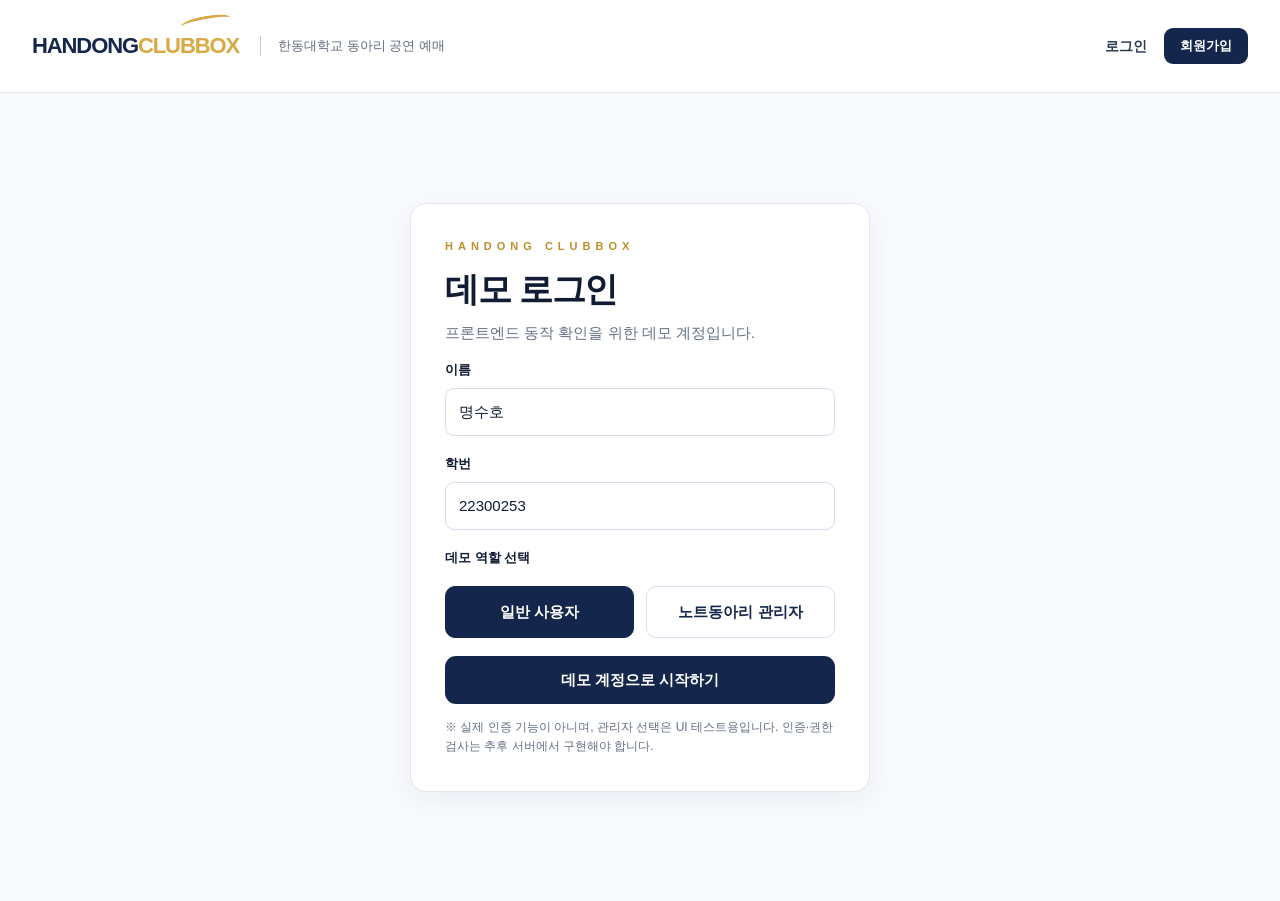
==== src/main/resources/templates/admin.html @ fb4b78fb "base html file, check what more need" ====
<!doctype html>
<html lang="ko">
<head>
    <meta charset="UTF-8">
    <meta name="viewport" content="width=device-width, initial-scale=1">
    <title>공연 관리 | HANDONG CLUBBOX</title>
    <link rel="stylesheet" href="../static/assets/css/style.css">
</head>
<body>
<div class="admin-shell">
    <aside class="admin-sidebar">
        <div class="admin-brand">H U · HANDONG</div>
        <p class="admin-subtitle">동아리 공연 플랫폼<br>관리자 페이지</p>
        <nav class="admin-nav"><a href="index.html">공연 목록으로</a><a class="active" href="admin.html">공연 관리</a><a
                href="mypage.html">내 예매 내역</a></nav>
    </aside>
    <div class="admin-body">
        <header class="admin-top"><span class="pill">관리자 페이지</span><span class="admin-user" id="admin-identity"></span>
        </header>
        <main class="admin-main">
            <div class="admin-heading">
                <div><h1>공연 관리</h1>
                    <p>내 동아리의 공연을 등록·수정·삭제할 수 있습니다.</p></div>
                <button class="btn btn-primary" id="new-performance">+ 공연 등록</button>
            </div>
            <div class="panel filter-row"><input class="input" id="performance-search" placeholder="공연명으로 검색"
                                                 aria-label="공연명 검색"><select class="select" id="venue-filter"
                                                                             aria-label="공연장 필터">
                <option value="">전체 장소</option>
                <option value="chapel">효암채플</option>
                <option value="auditorium">오석관 대강당</option>
                <option value="theater">학생회관 소극장</option>
            </select></div>
            <div class="panel table-wrap">
                <table class="table">
                    <thead>
                    <tr>
                        <th>공연</th>
                        <th>날짜</th>
                        <th>장소</th>
                        <th>회차</th>
                        <th>예매 현황</th>
                        <th>작업</th>
                    </tr>
                    </thead>
                    <tbody id="admin-rows"></tbody>
                </table>
            </div>
            <p class="small-caption" id="admin-count" style="margin-top:12px"></p>
            <button class="link-action" id="reset-data" style="margin-top:20px">데모 데이터 초기화</button>
        </main>
    </div>
</div>
<div id="admin-modal-holder"></div>
<script type="module" src="../static/assets/js/pages/admin.js"></script>
</body>
</html>
---- src/main/resources/static/assets/css/style.css ----
:root {
    --navy: #15264c;
    --navy-deep: #101d3c;
    --navy-soft: #263d68;
    --gold: #d9a943;
    --gold-light: #fbf1dc;
    --ink: #111c33;
    --muted: #647084;
    --line: #e1e6ef;
    --bg: #f8fafd;
    --white: #fff;
    --danger: #c94343;
    --ok: #24795c;
    --radius: 16px;
    --shadow: 0 8px 30px rgba(19, 36, 72, .055)
}

* {
    box-sizing: border-box
}

html {
    scroll-behavior: smooth
}

body {
    margin: 0;
    background: #fff;
    color: var(--ink);
    font-family: Pretendard, 'Apple SD Gothic Neo', 'Noto Sans KR', -apple-system, BlinkMacSystemFont, 'Segoe UI', sans-serif;
    font-size: 15px;
    line-height: 1.6
}

a {
    text-decoration: none;
    color: inherit
}

button, input, select, textarea {
    font: inherit
}

button {
    cursor: pointer
}

input, select, textarea {
    color: var(--ink)
}

button:disabled {
    cursor: not-allowed;
    opacity: .55
}

img {
    max-width: 100%;
    display: block
}

svg.icon {
    vertical-align: middle;
    flex-shrink: 0
}

h1, h2, h3, h4, p {
    margin-top: 0
}

h1, h2, h3 {
    line-height: 1.35
}

h1 {
    font-size: 34px;
    letter-spacing: -1.2px
}

h2 {
    font-size: 26px;
    letter-spacing: -.8px
}

h3 {
    font-size: 19px;
    letter-spacing: -.4px
}

.container {
    width: min(1200px, calc(100% - 64px));
    margin-inline: auto
}

.site-header {
    background: #fff;
    border-bottom: 1px solid var(--line)
}

.header-inner {
    min-height: 92px;
    display: flex;
    gap: 21px;
    align-items: center;
    width: min(1330px, calc(100% - 64px));
    margin: auto
}

.wordmark {
    font-size: 22px;
    font-weight: 900;
    letter-spacing: -1.1px;
    color: var(--navy);
    white-space: nowrap;
    position: relative
}

.wordmark span, .site-footer strong span {
    color: var(--gold)
}

.wordmark i {
    position: absolute;
    border-top: 3px solid var(--gold);
    border-radius: 100%;
    width: 50px;
    height: 12px;
    left: 72%;
    top: -12px;
    transform: rotate(-10deg)
}

.wordmark-description {
    border-left: 1px solid #c6cbd5;
    padding-left: 17px;
    font-size: 13px;
    color: #626b7a;
    white-space: nowrap
}

.header-links {
    display: flex;
    gap: 22px;
    margin-left: auto;
    align-items: center
}

.header-links a {
    font-size: 14px;
    color: #43506a;
    font-weight: 600;
    white-space: nowrap;
    padding-block: 8px
}

.header-links a.active, .header-links a:hover {
    color: var(--navy)
}

.header-actions {
    display: flex;
    gap: 15px;
    align-items: center
}

.who {
    display: flex;
    align-items: center;
    gap: 6px;
    font-size: 13px;
    font-weight: 700;
    white-space: nowrap
}

.admin-identity {
    color: var(--gold);
    font-size: 12px
}

.link-action {
    background: none;
    border: 0;
    padding: 5px 2px;
    color: #2d3a54;
    font-weight: 650;
    white-space: nowrap;
    font-size: 14px
}

.link-action:hover {
    text-decoration: underline
}

.btn {
    display: inline-flex;
    align-items: center;
    justify-content: center;
    gap: 9px;
    border: 1px solid transparent;
    border-radius: 11px;
    padding: 12px 19px;
    font-size: 15px;
    font-weight: 750;
    line-height: 1.45;
    transition: transform .16s, background .16s, border-color .16s;
    white-space: nowrap
}

.btn:active:not(:disabled) {
    transform: translateY(1px)
}

.btn-primary {
    background: var(--navy);
    color: #fff
}

.btn-primary:hover {
    background: #243c70
}

.btn-outline {
    border-color: #bcc7db;
    background: #fff;
    color: var(--navy)
}

.btn-outline:hover {
    border-color: var(--navy);
    background: #fafcff
}

.btn-gold {
    background: var(--gold);
    color: var(--navy-deep)
}

.btn-gold:hover {
    background: #e5ba58
}

.btn-danger {
    background: #fff;
    color: var(--danger);
    border-color: #dd9c9c
}

.btn-danger:hover {
    background: #fff5f5
}

.btn-sm {
    padding: 8px 15px;
    border-radius: 9px;
    font-size: 13px
}

.btn-block {
    width: 100%
}

.site-footer {
    border-top: 1px solid var(--line);
    margin-top: 85px;
    padding: 25px 0;
    color: #8790a1;
    font-size: 12px
}

.site-footer .container {
    display: flex;
    justify-content: space-between;
    gap: 15px;
    align-items: center
}

.site-footer strong {
    color: var(--navy);
    font-size: 13px;
    letter-spacing: -.3px
}

.muted {
    color: var(--muted)
}

.section-title {
    display: flex;
    align-items: center;
    justify-content: space-between;
    margin-bottom: 26px
}

.section-title h2 {
    margin: 0
}

.eyebrow {
    text-transform: uppercase;
    color: #bd8e29;
    letter-spacing: 5px;
    font-size: 11px;
    font-weight: 800;
    margin-bottom: 12px
}

.intro {
    text-align: center;
    padding: 63px 0 43px
}

.intro h1 {
    font-size: 40px;
    margin-bottom: 7px;
    color: var(--navy)
}

.intro p {
    font-size: 17px;
    color: #5b6574;
    margin-bottom: 0
}

.intro .eyebrow:before, .intro .eyebrow:after {
    content: '';
    display: inline-block;
    width: 65px;
    height: 1px;
    background: #d6ac62;
    vertical-align: middle;
    margin: 0 19px 3px
}

.grid-cards {
    display: grid;
    grid-template-columns:repeat(3, minmax(0, 1fr));
    gap: 24px
}

.performance-card {
    border: 1px solid #e6e9ef;
    border-radius: 17px;
    box-shadow: var(--shadow);
    overflow: hidden;
    background: #fff
}

.performance-card .poster {
    width: 100%;
    aspect-ratio: 1.57;
    object-fit: cover
}

.performance-card-body {
    padding: 18px 20px 22px
}

.performance-card h3 {
    font-size: 21px;
    margin-bottom: 1px
}

.performance-card .club {
    color: var(--muted);
    margin-bottom: 15px
}

.meta-line {
    display: flex;
    gap: 10px;
    align-items: center;
    margin: 8px 0;
    font-size: 13px;
    color: #434b5d
}

.meta-line .icon {
    color: var(--navy)
}

.performance-card .btn {
    margin-top: 13px
}

.empty-box {
    border: 1px dashed var(--line);
    border-radius: 15px;
    text-align: center;
    padding: 65px 20px;
    color: var(--muted)
}

.page-heading {
    padding: 36px 0 18px
}

.page-heading h1 {
    margin: 0
}

.breadcrumb {
    font-size: 13px;
    color: #738093;
    margin: 28px 0 0
}

.breadcrumb a:hover {
    text-decoration: underline
}

.panel {
    background: #fff;
    border: 1px solid var(--line);
    border-radius: var(--radius);
    box-shadow: var(--shadow)
}

.label {
    font-size: 13px;
    font-weight: 800;
    color: var(--ink);
    display: block;
    margin-bottom: 9px
}

.pill {
    font-size: 12px;
    padding: 5px 11px;
    border-radius: 30px;
    background: var(--gold-light);
    color: #76551d;
    font-weight: 800;
    display: inline-block
}

.detail-content {
    padding-top: 25px;
    display: grid;
    grid-template-columns:minmax(0, 1.34fr) minmax(370px, 0.9fr);
    gap: 36px;
    align-items: stretch
}

.detail-info {
    display: grid;
    grid-template-columns:230px 1fr;
    gap: 26px
}

.detail-poster {
    width: 100%;
    height: 340px;
    object-fit: cover;
    border-radius: 14px;
    box-shadow: var(--shadow)
}

.detail-description h1 {
    font-size: 30px;
    margin: 12px 0 6px
}

.detail-subtitle {
    font-size: 16px;
    color: #606d82;
    margin-bottom: 20px
}

.details-list {
    padding: 18px 0;
    border-block: 1px solid var(--line);
    margin-bottom: 17px
}

.details-list .meta-line {
    font-size: 14px;
    margin: 10px 0
}

.details-list b {
    min-width: 65px;
    color: #243149
}

.detail-long {
    font-size: 14px;
    line-height: 1.8;
    color: #5b6475
}

.booking-panel {
    padding: 26px
}

.booking-panel h2 {
    font-size: 20px;
    margin-bottom: 15px
}

.date-grid, .session-grid {
    display: grid;
    grid-template-columns:repeat(4, minmax(0, 1fr));
    gap: 9px
}

.choice {
    border: 1px solid #d7dfeb;
    background: white;
    border-radius: 11px;
    padding: 11px 7px;
    color: var(--ink);
    font-weight: 700;
    min-height: 61px
}

.choice:hover:not(:disabled) {
    border-color: var(--navy)
}

.choice.active {
    border-color: var(--navy);
    background: var(--navy);
    color: #fff;
    box-shadow: 0 2px 0 var(--gold)
}

.choice .sub {
    display: block;
    font-weight: 500;
    color: #738095;
    font-size: 11px;
    margin-top: 1px
}

.choice.active .sub {
    color: #e3e8f0
}

.choice:disabled {
    background: #f4f5f6;
    color: #a0a8b4
}

.divider {
    height: 1px;
    background: var(--line);
    margin: 25px 0
}

.summary-box {
    background: #f7f8fa;
    padding: 15px 17px;
    border-radius: 12px;
    margin-top: 24px
}

.summary-box h3 {
    font-size: 15px;
    margin-bottom: 9px
}

.summary-line {
    display: flex;
    justify-content: space-between;
    gap: 10px;
    font-size: 13px;
    margin: 8px 0
}

.summary-line strong {
    text-align: right
}

.summary-highlight {
    color: #ae7a1b
}

.booking-panel .btn-block {
    margin-top: 15px
}

.seats-shell {
    background: #f8fafd;
    padding: 35px 0 55px;
    min-height: calc(100vh - 92px)
}

.selected-event {
    display: flex;
    align-items: center;
    gap: 22px;
    padding: 18px 21px;
    margin-bottom: 23px
}

.selected-event img {
    width: 130px;
    height: 90px;
    object-fit: cover;
    border-radius: 9px
}

.selected-event h1 {
    font-size: 24px;
    margin: 4px 0
}

.event-side-meta {
    display: flex;
    gap: 28px;
    margin-left: auto
}

.event-side-meta .muted {
    font-size: 12px
}

.event-side-meta b {
    display: block;
    color: var(--navy);
    font-size: 16px
}

.seats-layout {
    display: grid;
    grid-template-columns:minmax(0, 2fr) minmax(300px, .86fr);
    gap: 22px
}

.seat-panel, .checkout-panel {
    padding: 26px
}

.panel-head {
    display: flex;
    flex-wrap: wrap;
    gap: 12px;
    align-items: center;
    justify-content: space-between;
    margin-bottom: 26px
}

.panel-head h2 {
    font-size: 22px;
    margin: 0;
    display: flex;
    align-items: center;
    gap: 10px
}

.legend {
    display: flex;
    gap: 14px;
    flex-wrap: wrap;
    font-size: 12px;
    color: #606b7b
}

.legend-item {
    display: flex;
    gap: 6px;
    align-items: center
}

.legend-box {
    width: 16px;
    height: 16px;
    border-radius: 4px;
    border: 1px solid #142a54;
    background: #fff
}

.legend-box.selected {
    background: var(--gold);
    border-color: var(--gold)
}

.legend-box.unavailable {
    background: #d8dce3;
    border-color: #d8dce3
}

.stage {
    text-align: center;
    background: linear-gradient(180deg, #e8ecf3, #d9dee8);
    clip-path: polygon(9% 0, 91% 0, 100% 100%, 0 100%);
    color: var(--navy);
    font-size: 15px;
    font-weight: 900;
    letter-spacing: 7px;
    padding: 11px 0;
    max-width: 85%;
    margin: 0 auto 25px
}

.seat-rows {
    display: flex;
    flex-direction: column;
    gap: 8px;
    overflow-x: auto;
    padding-bottom: 6px
}

.seat-row {
    display: flex;
    align-items: center;
    justify-content: center;
    gap: 11px;
    min-width: fit-content
}

.seat-row-label {
    width: 18px;
    text-align: center;
    color: var(--navy);
    font-weight: 800;
    font-size: 12px
}

.seat-cells {
    display: grid;
    grid-template-columns:repeat(var(--seat-cols), minmax(0, 1fr));
    gap: 6px;
    min-width: 0
}

.seat {
    background: #fff;
    color: var(--navy);
    border: 1px solid #b7c4da;
    border-radius: 6px;
    width: 33px;
    height: 32px;
    padding: 0;
    font-size: 11px;
    font-weight: 700
}

.seat:hover:not(:disabled) {
    border-color: #cf9f38;
    background: #fff9ed
}

.seat.selected {
    background: var(--gold);
    color: #fff;
    border-color: #bb892b;
    opacity: 1
}

.seat.unavailable {
    background: #d8dce3;
    border-color: #d8dce3;
    color: #a6aeb9
}

.seat.right {
    width: 15px
}

.checkout-panel h2 {
    font-size: 21px;
    color: var(--navy);
    border-bottom: 1px solid var(--line);
    padding-bottom: 15px
}

.seat-tags {
    min-height: 40px;
    display: flex;
    flex-wrap: wrap;
    align-items: center;
    gap: 7px
}

.seat-tag {
    display: inline-flex;
    gap: 7px;
    align-items: center;
    padding: 5px 10px;
    border-radius: 30px;
    background: #fdf1d7;
    color: #a27316;
    font-weight: 800;
    font-size: 12px
}

.seat-tag button {
    border: 0;
    background: none;
    color: inherit;
    padding: 0;
    font-size: 14px
}

.checkout-item {
    display: flex;
    justify-content: space-between;
    gap: 20px;
    align-items: flex-start;
    margin: 17px 0;
    font-size: 14px
}

.checkout-item strong {
    text-align: right
}

.checkout-total {
    background: #fbf6ec;
    border-radius: 12px;
    display: flex;
    align-items: center;
    justify-content: space-between;
    padding: 20px;
    margin: 28px 0;
    color: var(--navy)
}

.checkout-total strong {
    font-size: 22px;
    color: #ab7619
}

.text-note {
    font-size: 12px;
    color: #8b95a5
}

.checkout-panel .text-note {
    text-align: center;
    margin: 13px 0 0
}

.my-layout {
    display: grid;
    grid-template-columns:205px minmax(0, 1fr);
    gap: 35px;
    margin-top: 40px
}

.side-menu h1 {
    font-size: 27px;
    border-left: 4px solid var(--gold);
    padding-left: 13px;
    margin-bottom: 24px
}

.side-menu a {
    display: flex;
    align-items: center;
    gap: 10px;
    padding: 13px 16px;
    border-radius: 10px;
    color: #4b5870;
    font-weight: 750;
    margin-bottom: 7px
}

.side-menu a.active {
    background: var(--navy);
    color: #fff
}

.profile {
    display: flex;
    align-items: center;
    gap: 18px;
    padding: 20px 25px
}

.avatar {
    width: 66px;
    height: 66px;
    border-radius: 50%;
    display: grid;
    place-items: center;
    background: #e8edf6;
    color: var(--navy)
}

.profile h2 {
    font-size: 21px;
    margin: 0
}

.profile p {
    margin: 2px 0 0;
    color: var(--muted);
    font-size: 13px
}

.profile button {
    margin-left: auto
}

.list-heading {
    margin: 27px 0 17px
}

.list-heading h2 {
    margin: 0
}

.reservation-card {
    display: flex;
    align-items: center;
    gap: 20px;
    padding: 14px 17px;
    margin-bottom: 12px
}

.reservation-card .thumb {
    width: 144px;
    height: 105px;
    object-fit: cover;
    border-radius: 9px
}

.reservation-main {
    min-width: 0;
    flex: 1
}

.reservation-main h3 {
    margin: 0 0 7px;
    font-size: 19px
}

.reservation-meta {
    display: flex;
    gap: 13px;
    align-items: center;
    flex-wrap: wrap;
    color: #526075;
    font-size: 13px;
    margin: 5px 0
}

.reservation-actions {
    display: flex;
    align-items: flex-end;
    flex-direction: column;
    gap: 8px
}

.status {
    border-radius: 100px;
    padding: 4px 12px;
    font-size: 12px;
    font-weight: 800;
    white-space: nowrap
}

.status.confirmed {
    background: #fbf1dc;
    color: #8e661d
}

.status.cancelled {
    background: #edf0f4;
    color: #7d8796
}

.reservation-actions .btn {
    min-width: 100px
}

.notice {
    background: #f5f8fc;
    border: 1px solid #e2e7f1;
    border-radius: 12px;
    color: #5a6881;
    font-size: 13px;
    padding: 14px 18px
}

.auth-page {
    min-height: calc(100vh - 92px);
    background: var(--bg);
    display: grid;
    place-items: center;
    padding: 30px
}

.auth-card {
    width: min(460px, 100%);
    padding: 34px
}

.auth-card h1 {
    margin-bottom: 8px
}

.auth-card p {
    color: var(--muted)
}

.field {
    margin-bottom: 18px
}

.field label {
    display: block;
    font-weight: 800;
    font-size: 13px;
    margin-bottom: 7px
}

.input, .select, .textarea {
    border: 1px solid #d4dce9;
    background: #fff;
    border-radius: 9px;
    padding: 11px 13px;
    width: 100%;
    outline: none
}

.input:focus, .select:focus, .textarea:focus {
    border-color: #6885b3;
    box-shadow: 0 0 0 3px #dfe8f7
}

.textarea {
    resize: vertical;
    min-height: 90px
}

.demo-login {
    display: grid;
    grid-template-columns:1fr 1fr;
    gap: 12px;
    margin: 18px 0
}

.demo-login button {
    padding: 13px;
    border: 1px solid #d6e0ee;
    background: #fff;
    border-radius: 10px;
    font-weight: 750;
    color: var(--navy)
}

.demo-login button.active {
    background: var(--navy);
    color: #fff;
    border-color: var(--navy)
}

.toast {
    position: fixed;
    bottom: 25px;
    right: 25px;
    background: #233657;
    color: #fff;
    padding: 13px 21px;
    border-radius: 12px;
    box-shadow: 0 7px 30px #0002;
    z-index: 300;
    opacity: 0;
    transform: translateY(15px);
    pointer-events: none;
    transition: .2s
}

.toast.show {
    opacity: 1;
    transform: translateY(0)
}

.toast.error {
    background: #a43838
}

.modal-backdrop {
    position: fixed;
    inset: 0;
    z-index: 110;
    background: rgba(12, 25, 48, .62);
    display: grid;
    place-items: center;
    padding: 20px
}

.confirm-modal {
    background: #fff;
    border-radius: 16px;
    padding: 28px;
    width: min(450px, 100%);
    box-shadow: 0 20px 80px #071b393b
}

.confirm-modal h2 {
    font-size: 22px
}

.confirm-modal p {
    color: #5e6678
}

.modal-actions {
    display: flex;
    gap: 10px;
    justify-content: flex-end;
    margin-top: 18px
}

.admin-shell {
    display: grid;
    grid-template-columns:220px minmax(0, 1fr);
    min-height: 100vh;
    background: #f7f9fd
}

.admin-sidebar {
    background: var(--navy-deep);
    color: #fff;
    padding: 30px 17px
}

.admin-brand {
    font-weight: 900;
    color: var(--gold);
    font-size: 20px;
    letter-spacing: 1px;
    padding-left: 13px;
    margin-bottom: 5px
}

.admin-subtitle {
    font-size: 12px;
    color: #b4c2db;
    line-height: 1.6;
    padding: 0 13px;
    margin-bottom: 47px
}

.admin-nav {
    display: flex;
    flex-direction: column;
    gap: 7px
}

.admin-nav a {
    display: flex;
    gap: 12px;
    align-items: center;
    padding: 13px 14px;
    border-radius: 10px;
    color: #d3deed;
    font-weight: 750;
    font-size: 14px
}

.admin-nav a.active {
    background: #e4bc69;
    color: var(--navy-deep)
}

.admin-body {
    min-width: 0
}

.admin-top {
    padding: 17px 31px;
    background: #fff;
    border-bottom: 1px solid var(--line);
    display: flex;
    justify-content: space-between;
    align-items: center
}

.admin-top .admin-user {
    display: flex;
    gap: 10px;
    align-items: center;
    font-weight: 750;
    font-size: 13px
}

.admin-top a {
    font-size: 13px;
    color: #637086
}

.admin-main {
    width: min(1190px, calc(100% - 60px));
    margin: 35px auto
}

.admin-heading {
    display: flex;
    justify-content: space-between;
    align-items: center;
    margin-bottom: 25px
}

.admin-heading h1 {
    margin-bottom: 5px
}

.admin-heading p {
    color: var(--muted);
    margin: 0
}

.filter-row {
    display: flex;
    gap: 10px;
    padding: 15px;
    margin-bottom: 20px
}

.filter-row .input {
    max-width: 390px
}

.filter-row .select {
    max-width: 200px
}

.table-wrap {
    overflow: auto
}

.table {
    border-collapse: collapse;
    width: 100%;
    min-width: 750px;
    background: #fff
}

.table th {
    text-align: left;
    background: #f2f5fa;
    color: #44516a;
    font-size: 13px;
    padding: 15px
}

.table td {
    border-top: 1px solid var(--line);
    padding: 14px 12px;
    font-size: 13px;
    vertical-align: middle
}

.table .mini-thumb {
    width: 69px;
    height: 45px;
    border-radius: 6px;
    object-fit: cover
}

.table .name-cell {
    display: flex;
    gap: 10px;
    align-items: center
}

.table .name-cell strong {
    font-size: 14px
}

.table-actions {
    display: flex;
    gap: 7px;
    white-space: nowrap
}

.admin-modal {
    background: #fff;
    border-radius: 17px;
    width: min(900px, 100%);
    max-height: calc(100vh - 36px);
    overflow: auto;
    box-shadow: 0 35px 100px #06132777
}

.admin-modal-head {
    display: flex;
    align-items: center;
    justify-content: space-between;
    padding: 21px 26px;
    border-bottom: 1px solid var(--line)
}

.admin-modal-head h2 {
    margin: 0
}

.icon-btn {
    border: 0;
    border-radius: 8px;
    background: #f3f5f9;
    color: #47536b;
    width: 34px;
    height: 34px;
    display: grid;
    place-items: center
}

.admin-form {
    padding: 24px 26px 26px
}

.form-grid {
    display: grid;
    grid-template-columns:repeat(2, 1fr);
    gap: 12px 19px
}

.form-grid .wide {
    grid-column: 1/-1
}

.sessions-settings {
    padding: 14px;
    background: #f6f8fc;
    border: 1px solid #e2e7ef;
    border-radius: 11px
}

.session-edit-row {
    display: flex;
    align-items: center;
    gap: 12px;
    margin: 8px 0
}

.session-edit-row label {
    display: flex;
    gap: 8px;
    align-items: center;
    min-width: 75px;
    font-weight: 700
}

.session-edit-row input[type=time] {
    width: 155px;
    padding: 6px 10px;
    border: 1px solid #d6dce7;
    border-radius: 8px
}

.disabled-seat-area {
    margin-top: 23px
}

.disabled-seat-area .seat-config-header {
    display: flex;
    gap: 12px;
    align-items: center;
    justify-content: space-between;
    flex-wrap: wrap;
    margin-bottom: 12px
}

.seat-config-header h3 {
    margin: 0
}

.seat-config-header .select {
    width: 160px
}

.admin-seat-box {
    border: 1px solid var(--line);
    border-radius: 12px;
    padding: 21px;
    background: #fff
}

.admin-seat-box .seat {
    width: 30px;
    height: 28px
}

.admin-seat-box .seat-cells {
    gap: 5px
}

.admin-seat-box .stage {
    margin-bottom: 18px
}

.form-hint {
    font-size: 12px;
    color: #7c8697;
    margin: 7px 0
}

.admin-form-footer {
    display: flex;
    justify-content: space-between;
    align-items: center;
    gap: 15px;
    border-top: 1px solid var(--line);
    padding-top: 19px;
    margin-top: 22px
}

.admin-form-footer .text-note {
    max-width: 420px
}

.text-red {
    color: var(--danger)
}

.small-caption {
    font-size: 12px;
    color: #8893a4
}

.only-screen-reader {
    position: absolute;
    width: 1px;
    height: 1px;
    overflow: hidden;
    clip: rect(0, 0, 0, 0)
}

@media (max-width: 1180px) {
    .header-inner {
        gap: 12px
    }

    .header-links {
        gap: 12px
    }

    .wordmark-description {
        display: none
    }

    .who {
        display: none
    }

    .detail-content {
        grid-template-columns:1fr
    }

    .booking-panel {
        max-width: 780px
    }

    .seat {
        width: 28px;
        height: 28px
    }

    .admin-seat-box .seat {
        width: 27px;
        height: 27px
    }
}

@media (max-width: 920px) {
    .grid-cards {
        grid-template-columns:repeat(2, minmax(0, 1fr))
    }

    .seats-layout {
        grid-template-columns:1fr
    }

    .event-side-meta {
        display: none
    }

    .admin-shell {
        grid-template-columns:1fr
    }

    .admin-sidebar {
        padding: 15px
    }

    .admin-brand, .admin-subtitle {
        display: none
    }

    .admin-nav {
        flex-direction: row;
        overflow: auto
    }

    .admin-nav a {
        white-space: nowrap
    }

    .admin-top {
        padding: 15px 25px
    }

    .header-links {
        margin-left: auto
    }

    .header-inner {
        width: min(100% - 34px, 1330px)
    }

    .my-layout {
        grid-template-columns:1fr
    }

    .side-menu {
        display: flex;
        gap: 12px;
        align-items: center
    }

    .side-menu h1 {
        margin: 0
    }

    .side-menu a {
        margin: 0
    }

    .site-footer {
        margin-top: 50px
    }
}

@media (max-width: 650px) {
    .container {
        width: calc(100% - 30px)
    }

    .header-inner {
        flex-wrap: wrap;
        justify-content: space-between;
        padding: 13px 0;
        min-height: 70px
    }

    .wordmark {
        font-size: 19px
    }

    .header-links {
        order: 3;
        overflow: auto;
        width: 100%;
        gap: 22px;
        justify-content: flex-start
    }

    .header-actions {
        margin-left: auto
    }

    .header-actions .btn-sm {
        display: none
    }

    .intro {
        padding: 42px 0 32px
    }

    .intro h1 {
        font-size: 30px
    }

    .intro .eyebrow:before, .intro .eyebrow:after {
        width: 25px;
        margin-inline: 9px
    }

    .grid-cards {
        grid-template-columns:1fr;
        gap: 18px
    }

    .detail-content {
        gap: 23px
    }

    .detail-info {
        grid-template-columns:140px 1fr;
        gap: 14px
    }

    .detail-poster {
        height: 220px
    }

    .detail-description h1 {
        font-size: 23px
    }

    .detail-long {
        display: none
    }

    .booking-panel {
        padding: 20px
    }

    .selected-event img {
        width: 85px;
        height: 80px
    }

    .selected-event h1 {
        font-size: 19px
    }

    .selected-event {
        gap: 13px
    }

    .seats-shell {
        padding-top: 20px
    }

    .seat-panel, .checkout-panel {
        padding: 15px
    }

    .seat-row {
        gap: 5px
    }

    .seat-cells {
        gap: 3px
    }

    .seat {
        width: 22px;
        height: 24px;
        font-size: 9px;
        border-radius: 4px
    }

    .seat-row-label {
        width: 12px
    }

    .stage {
        margin-bottom: 15px
    }

    .legend {
        gap: 8px
    }

    .profile {
        padding: 15px;
        gap: 12px
    }

    .profile .avatar {
        width: 50px;
        height: 50px
    }

    .profile button {
        font-size: 12px;
        padding: 7px
    }

    .reservation-card {
        flex-wrap: wrap
    }

    .reservation-card .thumb {
        width: 90px;
        height: 80px
    }

    .reservation-main h3 {
        font-size: 16px
    }

    .reservation-actions {
        flex-direction: row;
        width: 100%;
        align-items: center;
        justify-content: flex-end
    }

    .my-layout {
        margin-top: 20px;
        gap: 20px
    }

    .side-menu h1 {
        display: none
    }

    .side-menu a {
        padding: 10px
    }

    .form-grid {
        grid-template-columns:1fr
    }

    .admin-main {
        width: calc(100% - 26px);
        margin-top: 18px
    }

    .admin-heading h1 {
        font-size: 25px
    }

    .admin-modal {
        max-height: calc(100vh - 20px)
    }

    .modal-backdrop {
        padding: 10px
    }

    .admin-form {
        padding: 18px
    }

    .admin-modal-head {
        padding: 18px
    }

    .admin-seat-box {
        overflow-x: auto;
        padding: 12px
    }

    .admin-seat-box .seat {
        width: 21px;
        height: 23px
    }

    .admin-form-footer {
        flex-wrap: wrap
    }

    .date-grid, .session-grid {
        gap: 6px
    }

    .choice {
        font-size: 13px;
        padding: 8px 4px
    }
}

.editor-date-list {
    display: flex;
    flex-direction: column;
    gap: 8px;
    margin-bottom: 15px
}

.editor-date-item {
    display: flex;
    gap: 9px;
    align-items: center;
    padding: 8px;
    border: 1px solid var(--line);
    border-radius: 9px
}

.editor-date-item.selected-day {
    border-color: #cdad63;
    background: #fffbf1
}

.editor-date-item input {
    border: 1px solid #d6dce7;
    border-radius: 7px;
    padding: 8px;
    max-width: 200px;
    flex: 1
}

.editor-date-item button:last-child {
    margin-left: auto
}

.editor-date-item .btn {
    font-size: 12px;
    padding: 8px 12px
}
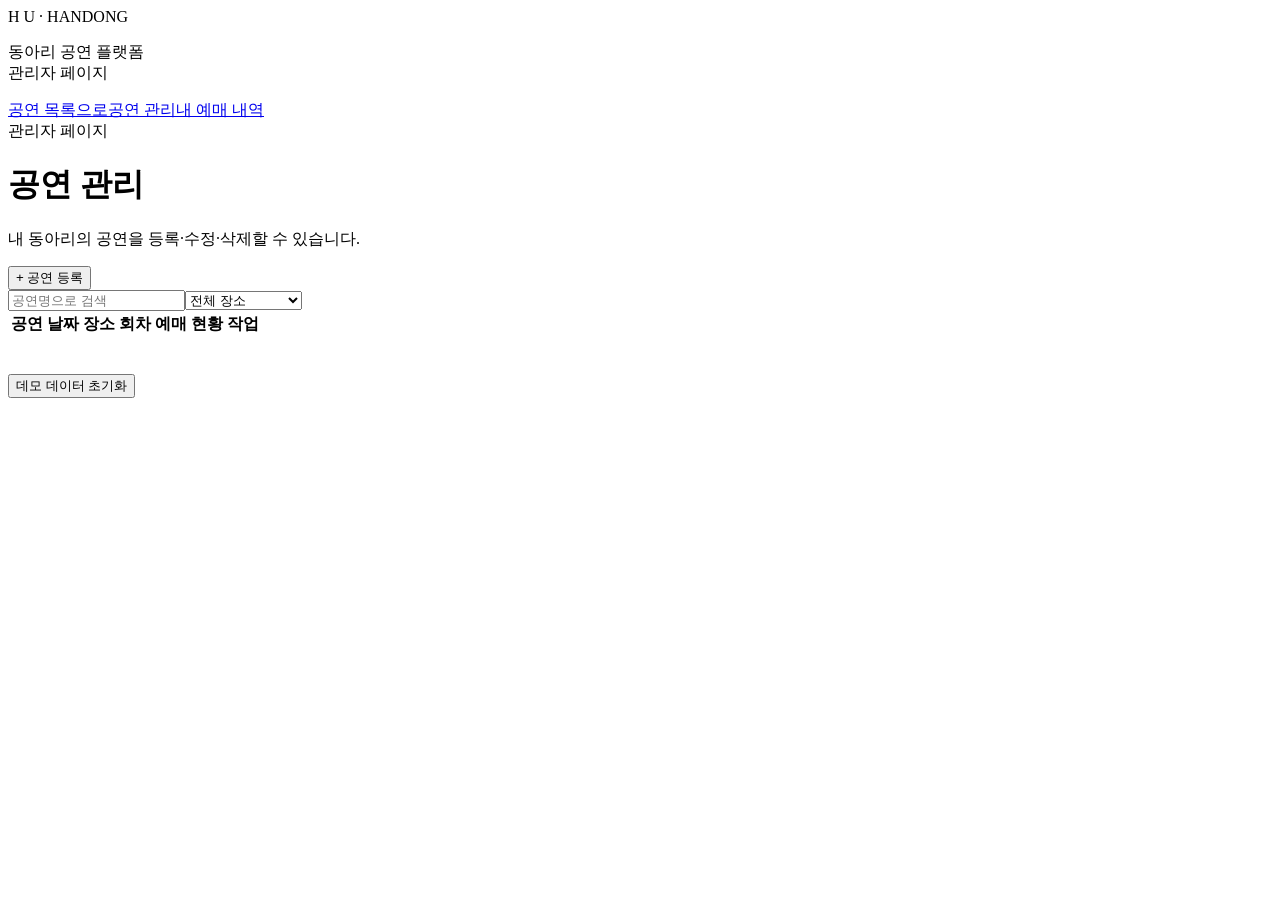
==== commit dc20ece0: "2nd modify frontend not finalize still need develop" ====
--- a/src/main/resources/templates/admin.html
+++ b/src/main/resources/templates/admin.html
@@ -4,7 +4,10 @@
     <meta charset="UTF-8">
     <meta name="viewport" content="width=device-width, initial-scale=1">
     <title>공연 관리 | HANDONG CLUBBOX</title>
-    <link rel="stylesheet" href="../static/assets/css/style.css">
+    <link rel="stylesheet"
+          href="/assets/css/style.css">
+
+
 </head>
 <body>
 <div class="admin-shell">
@@ -52,6 +55,6 @@
     </div>
 </div>
 <div id="admin-modal-holder"></div>
-<script type="module" src="../static/assets/js/pages/admin.js"></script>
+<script type="module" src="/assets/js/pages/admin.js"></script>
 </body>
 </html>
